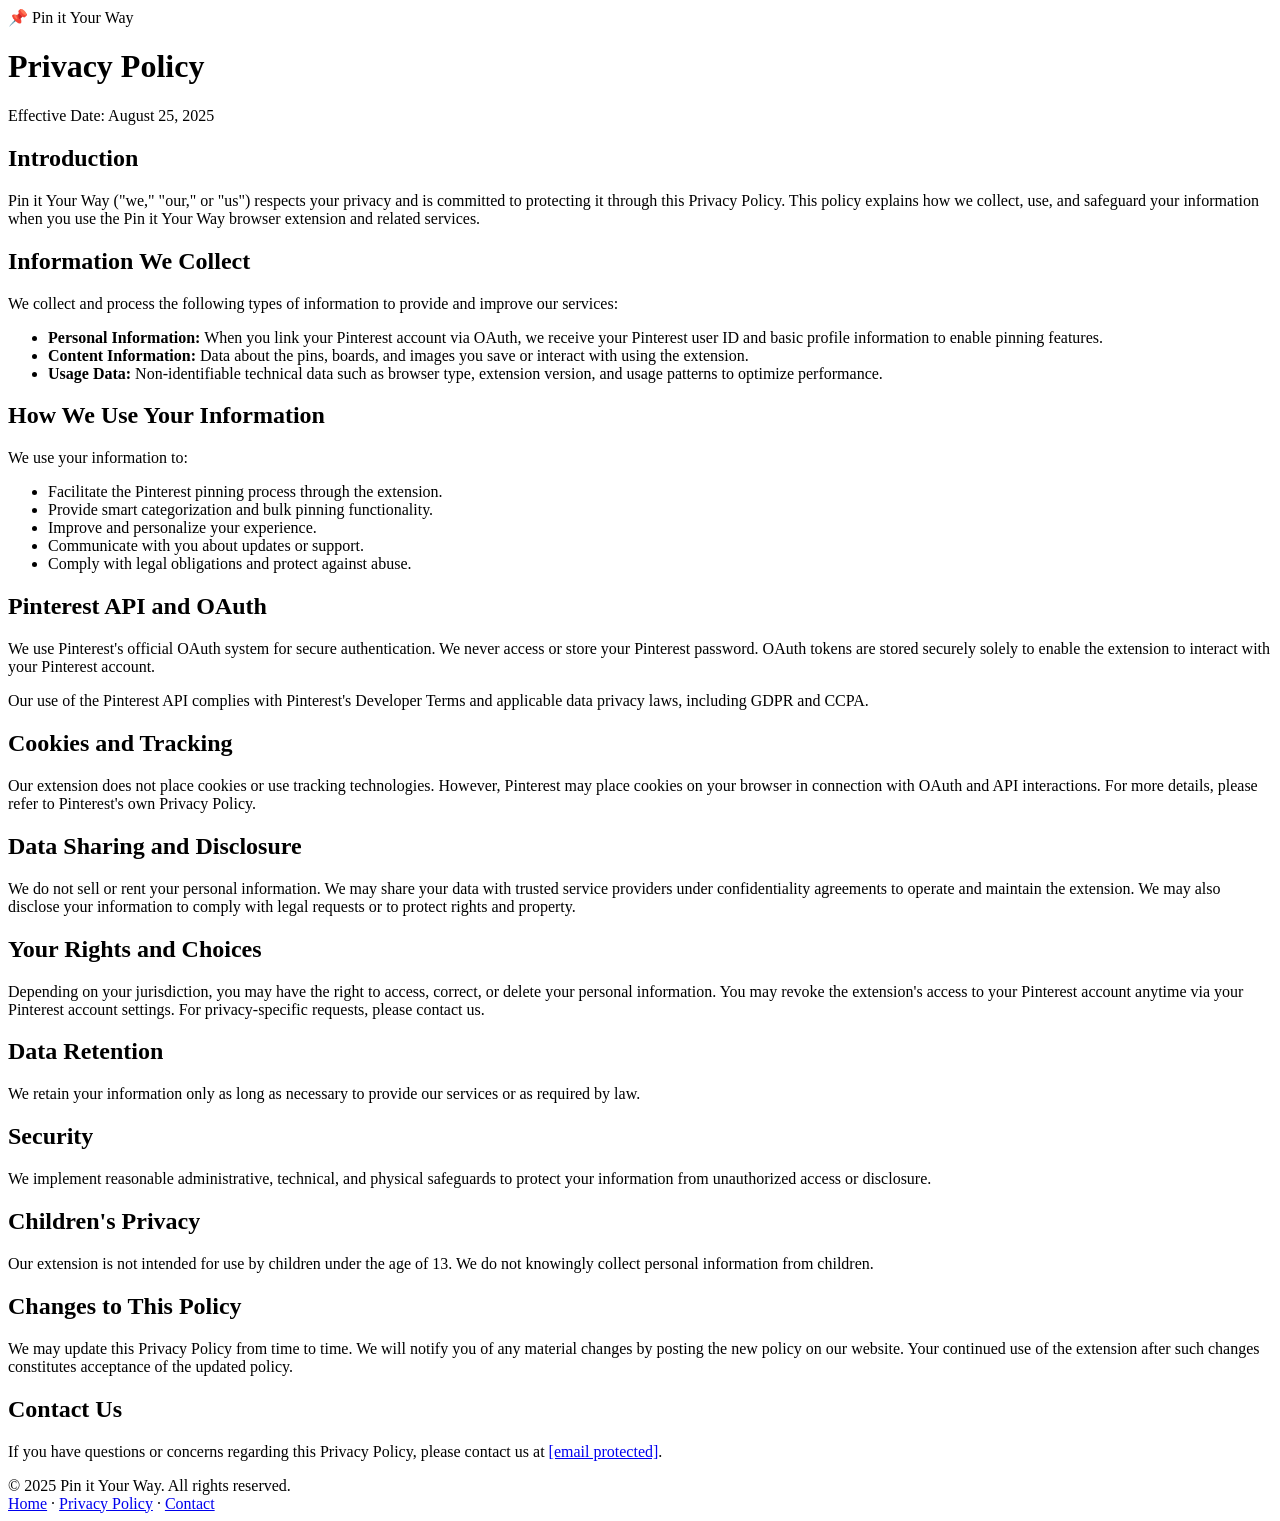
==== privacy.html @ 30ad75a4 "fix css" ====
<!DOCTYPE html>
<html lang="en">
<head>
  <meta charset="UTF-8" />
  <title>Privacy Policy – Pin it Your Way</title>
  <meta name="viewport" content="width=device-width, initial-scale=1" />
  <meta name="description" content="Privacy Policy for Pin it Your Way Pinterest browser extension." />
</head>
<body>
  <header>
    <div class="logo">📌 Pin it Your Way</div>
    <h1>Privacy Policy</h1>
  </header>
  <main>
    <section>
      <p>Effective Date: August 25, 2025</p>
    </section>

    <section>
      <h2>Introduction</h2>
      <p>
        Pin it Your Way ("we," "our," or "us") respects your privacy and is committed to protecting it through this Privacy Policy.
        This policy explains how we collect, use, and safeguard your information when you use the Pin it Your Way browser extension and related services.
      </p>
    </section>

    <section>
      <h2>Information We Collect</h2>
      <p>We collect and process the following types of information to provide and improve our services:</p>
      <ul>
        <li><strong>Personal Information:</strong> When you link your Pinterest account via OAuth, we receive your Pinterest user ID and basic profile information to enable pinning features.</li>
        <li><strong>Content Information:</strong> Data about the pins, boards, and images you save or interact with using the extension.</li>
        <li><strong>Usage Data:</strong> Non-identifiable technical data such as browser type, extension version, and usage patterns to optimize performance.</li>
      </ul>
    </section>

    <section>
      <h2>How We Use Your Information</h2>
      <p>We use your information to:</p>
      <ul>
        <li>Facilitate the Pinterest pinning process through the extension.</li>
        <li>Provide smart categorization and bulk pinning functionality.</li>
        <li>Improve and personalize your experience.</li>
        <li>Communicate with you about updates or support.</li>
        <li>Comply with legal obligations and protect against abuse.</li>
      </ul>
    </section>

    <section>
      <h2>Pinterest API and OAuth</h2>
      <p>
        We use Pinterest's official OAuth system for secure authentication. We never access or store your Pinterest password.
        OAuth tokens are stored securely solely to enable the extension to interact with your Pinterest account.
      </p>
      <p>
        Our use of the Pinterest API complies with Pinterest's Developer Terms and applicable data privacy laws, including GDPR and CCPA.
      </p>
    </section>

    <section>
      <h2>Cookies and Tracking</h2>
      <p>
        Our extension does not place cookies or use tracking technologies. However, Pinterest may place cookies on your browser in connection with OAuth and API interactions.
        For more details, please refer to Pinterest's own Privacy Policy.
      </p>
    </section>

    <section>
      <h2>Data Sharing and Disclosure</h2>
      <p>
        We do not sell or rent your personal information. We may share your data with trusted service providers under confidentiality agreements to operate and maintain the extension.
        We may also disclose your information to comply with legal requests or to protect rights and property.
      </p>
    </section>

    <section>
      <h2>Your Rights and Choices</h2>
      <p>
        Depending on your jurisdiction, you may have the right to access, correct, or delete your personal information.
        You may revoke the extension's access to your Pinterest account anytime via your Pinterest account settings.
        For privacy-specific requests, please contact us.
      </p>
    </section>

    <section>
      <h2>Data Retention</h2>
      <p>
        We retain your information only as long as necessary to provide our services or as required by law.
      </p>
    </section>

    <section>
      <h2>Security</h2>
      <p>
        We implement reasonable administrative, technical, and physical safeguards to protect your information from unauthorized access or disclosure.
      </p>
    </section>

    <section>
      <h2>Children's Privacy</h2>
      <p>
        Our extension is not intended for use by children under the age of 13. We do not knowingly collect personal information from children.
      </p>
    </section>

    <section>
      <h2>Changes to This Policy</h2>
      <p>
        We may update this Privacy Policy from time to time. We will notify you of any material changes by posting the new policy on our website.
        Your continued use of the extension after such changes constitutes acceptance of the updated policy.
      </p>
    </section>

    <section>
      <h2>Contact Us</h2>
      <p>
        If you have questions or concerns regarding this Privacy Policy, please contact us at 
        <a href="mailto:[email protected]">[email protected]</a>.
      </p>
    </section>
  </main>
  <footer>
    &copy; 2025 Pin it Your Way. All rights reserved.
    <div class="links">
      <a href="index.html">Home</a> &middot; 
      <a href="/privacy-policy">Privacy Policy</a> &middot; 
      <a href="mailto:[email protected]">Contact</a>
    </div>
  </footer>
</body>
</html>
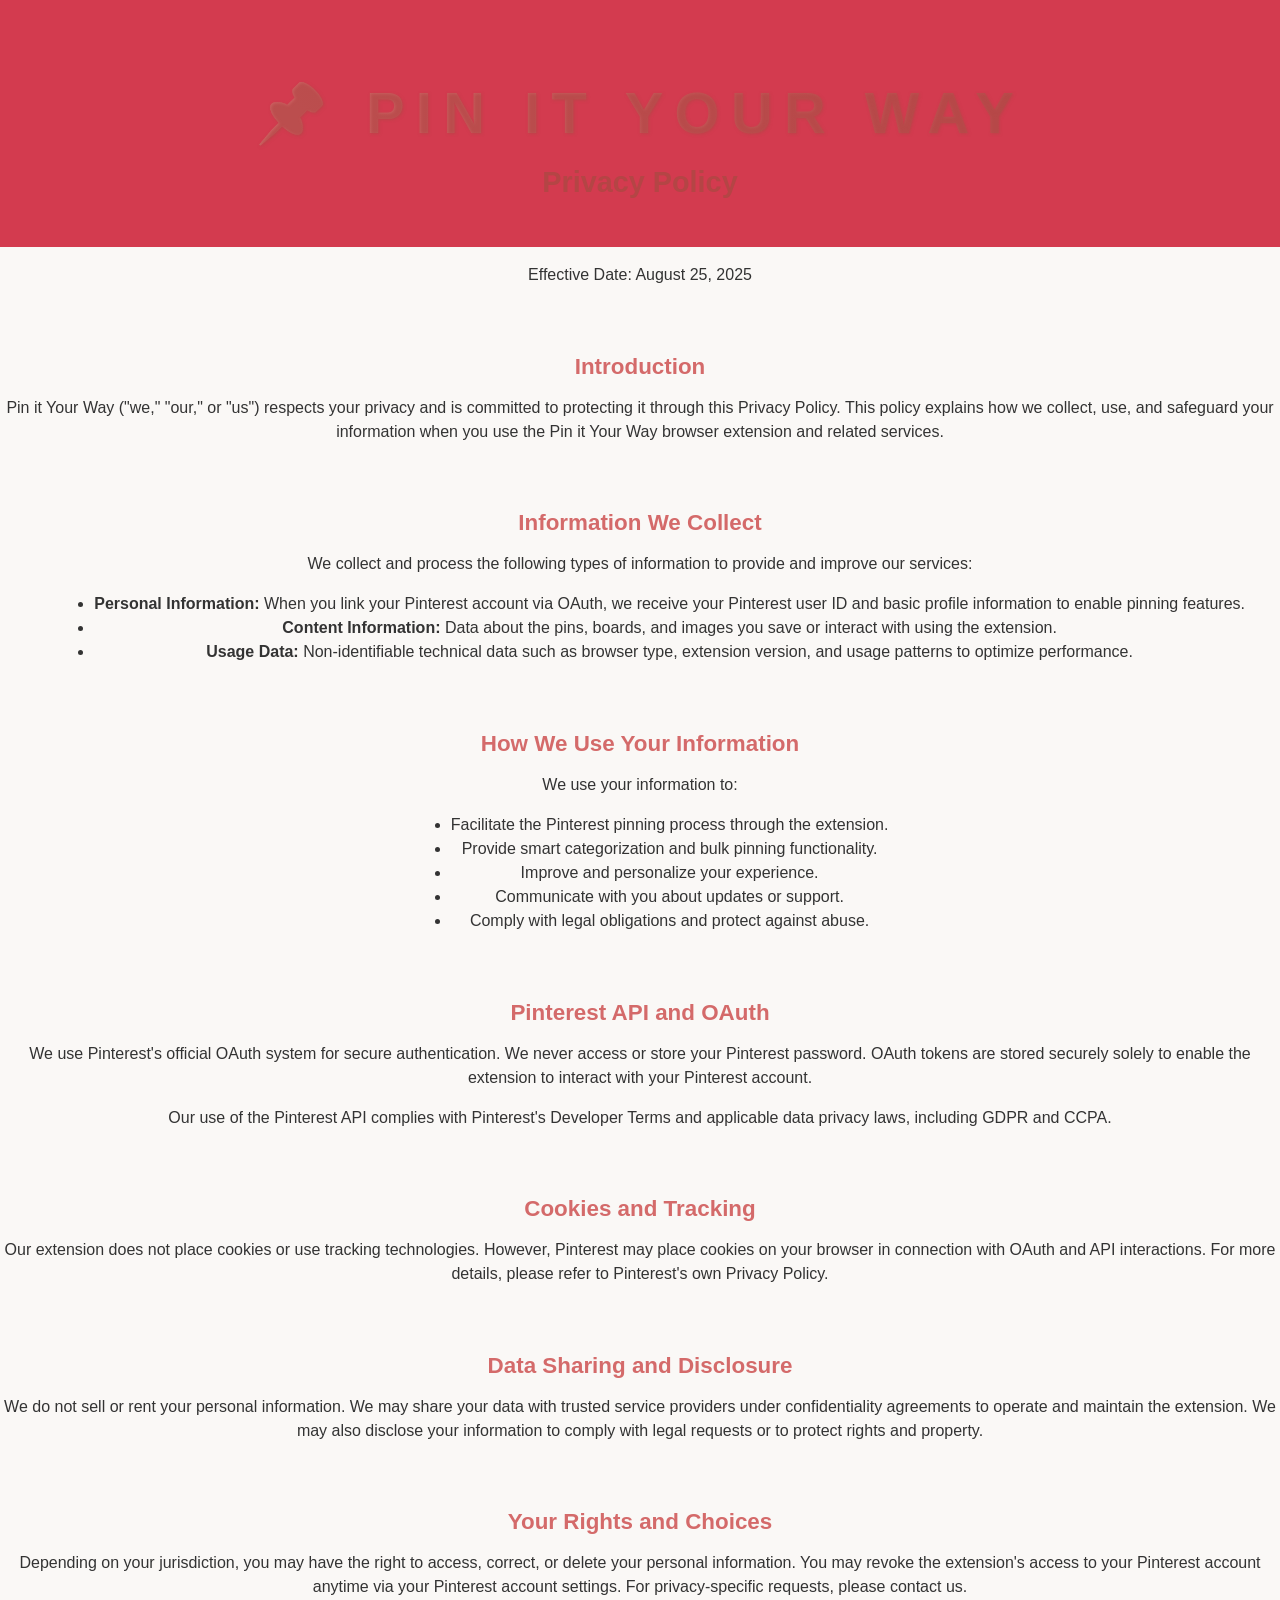
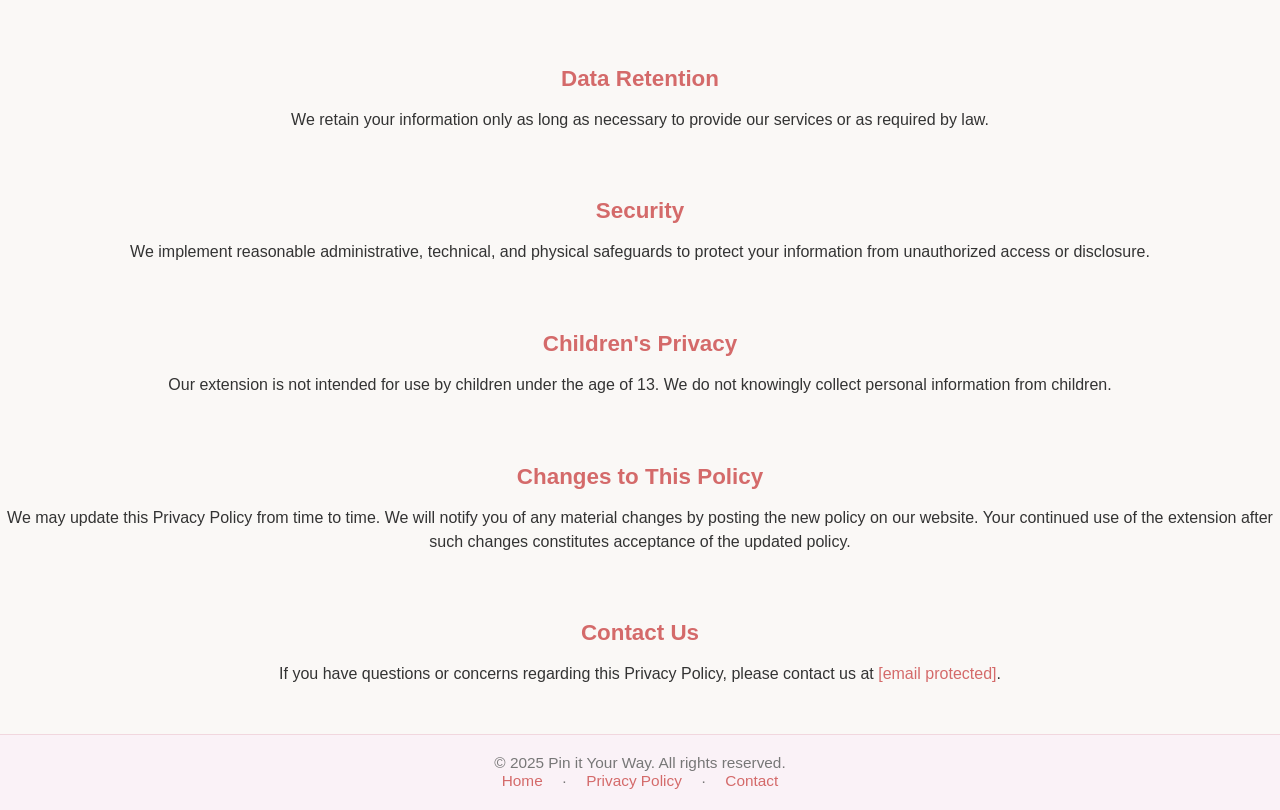
==== commit 897e8211: "add css file to privacy page" ====
--- a/privacy.html
+++ b/privacy.html
@@ -5,6 +5,7 @@
   <title>Privacy Policy – Pin it Your Way</title>
   <meta name="viewport" content="width=device-width, initial-scale=1" />
   <meta name="description" content="Privacy Policy for Pin it Your Way Pinterest browser extension." />
+  <link rel="stylesheet" href="/assets/css/style.css">
 </head>
 <body>
   <header>
--- a/assets/css/style.css
+++ b/assets/css/style.css
@@ -0,0 +1,209 @@
+body {
+  margin: 0;
+  padding: 0;
+  background: #faf8f6;
+  font-family: 'Segoe UI', Arial, sans-serif;
+  color: #202020;
+  display: flex;
+  flex-direction: column;
+  min-height: 100vh;
+}
+main {
+  flex: 1;
+  display: flex;
+  flex-direction: column;
+  align-items: center;
+  justify-content: center;
+  text-align: center;
+}
+
+header {
+  text-align: center;
+  background: #c7001bc2; /* Pinterest red */
+  color: #fff;
+  padding: 2rem 1rem;
+}
+footer {
+  padding: 1.2rem 0;
+  font-size: 0.96rem;
+  color: #777;
+  text-align: center;
+  border-top: 1px solid #f1d7de;
+  background: #faf2f7;
+}
+.logo {
+  font-family: 'Segoe UI', Tahoma, Geneva, Verdana, sans-serif;
+  font-weight: 900;
+  font-size: 3.6rem;
+  letter-spacing: 0.2em;
+  color: #D46A6A; /* Muted red */
+  background: linear-gradient(45deg, #D46A6A, #b44545);
+  -webkit-background-clip: text;
+  background-clip: text;
+  -webkit-text-fill-color: transparent;
+  text-transform: uppercase;
+  text-shadow: 1px 1px 3px rgba(180, 70, 70, 0.7);
+  transition: color 0.3s ease;
+  user-select: none;
+  cursor: default;
+  margin-bottom: 0.5rem;
+  letter-spacing: 0.2em;
+  margin-top: 3rem;
+}
+.logo:hover {
+  color: #b44545;
+  text-shadow: 2px 2px 6px rgba(180, 70, 70, 0.9);
+}
+.subtitle {
+  color: #666;
+  font-size: 1.25rem;
+  margin-bottom: 2rem;
+}
+.status {
+  background: #ffe6ea;
+  color: #b44545;
+  display: inline-block;
+  padding: 0.6em 1.4em;
+  border-radius: 2em;
+  font-size: 1.1em;
+  margin-bottom: 1rem;
+  font-weight: 500;
+}
+a.button {
+  display: inline-block;
+  background: #D46A6A; /* Muted red */
+  color: white;
+  text-decoration: none;
+  border-radius: 2em;
+  padding: 0.9em 2em;
+  font-weight: 600;
+  margin-top: 1.5rem;
+  margin-bottom: 0.5rem;
+  transition: background 0.2s;
+}
+a.button:hover {
+  background: #b44545;
+}
+
+.links a {
+  color: #D46A6A;
+  text-decoration: none;
+  margin: 0 1em;
+}
+.links a:hover {
+  text-decoration: underline;
+}
+section {
+  margin-bottom: 2rem;
+}
+h2 {
+  font-weight: 700;
+  color: #D46A6A;
+  margin-bottom: 0.8rem;
+  font-size: 1.4rem;
+}
+p, li {
+  line-height: 1.5;
+  color: #333;
+  font-size: 1rem;
+}
+ul {
+  margin-left: 1.2rem;
+  margin-bottom: 1rem;
+}
+a {
+  color: #D46A6A;
+  text-decoration: none;
+}
+a:hover {
+  text-decoration: underline;
+}
+.links a {
+  margin: 0 1em;
+  color: #D46A6A;
+}
+
+h1 {
+  font-weight: 700;
+  color: #b44545;
+  margin-bottom: 1rem;
+  font-size: 1.8rem;
+}
+
+
+/* --- Features section --- */
+.features-wrap {
+  max-width: 980px;
+  margin: 16px auto 0;
+  padding: 0 20px;
+}
+
+.features-wrap h2 {
+  margin: 0 0 14px;
+  font-size: 1.6rem;
+  color: #e60023;
+}
+
+.features-sub {
+  margin: 0 0 18px;
+  color: #555;
+}
+
+.feature-list {
+  display: grid;
+  grid-template-columns: repeat(auto-fit, minmax(260px, 1fr));
+  gap: 16px;
+  list-style: none;
+  padding: 0;
+  margin: 0;
+}
+
+.feature-card {
+  background: #fff;
+  border: 1px solid #eee;
+  border-radius: 10px;
+  padding: 14px 14px 14px 44px;
+  position: relative;
+  box-shadow: 0 2px 8px rgba(0,0,0,0.04);
+}
+
+.feature-card::before {
+  content: "✓";
+  position: absolute;
+  left: 14px;
+  top: 14px;
+  width: 22px;
+  height: 22px;
+  border-radius: 50%;
+  display: grid;
+  place-items: center;
+  font-weight: 700;
+  color: #fff;
+  background: #e60023;
+  line-height: 1;
+}
+
+.feature-title {
+  margin: 0 0 6px;
+  font-weight: 700;
+}
+
+.feature-desc {
+  margin: 0;
+  color: #555;
+  font-size: 0.97rem;
+}
+
+.badge {
+  display: inline-block;
+  font-size: 0.72rem;
+  line-height: 1;
+  padding: 6px 8px;
+  border-radius: 999px;
+  background: #f4f4f4;
+  color: #444;
+  margin-left: 8px;
+}
+
+.badge.soon { background: #ffe9ee; color: #b3001e; }
+.badge.alpha { background: #eef5ff; color: #1243a3; }
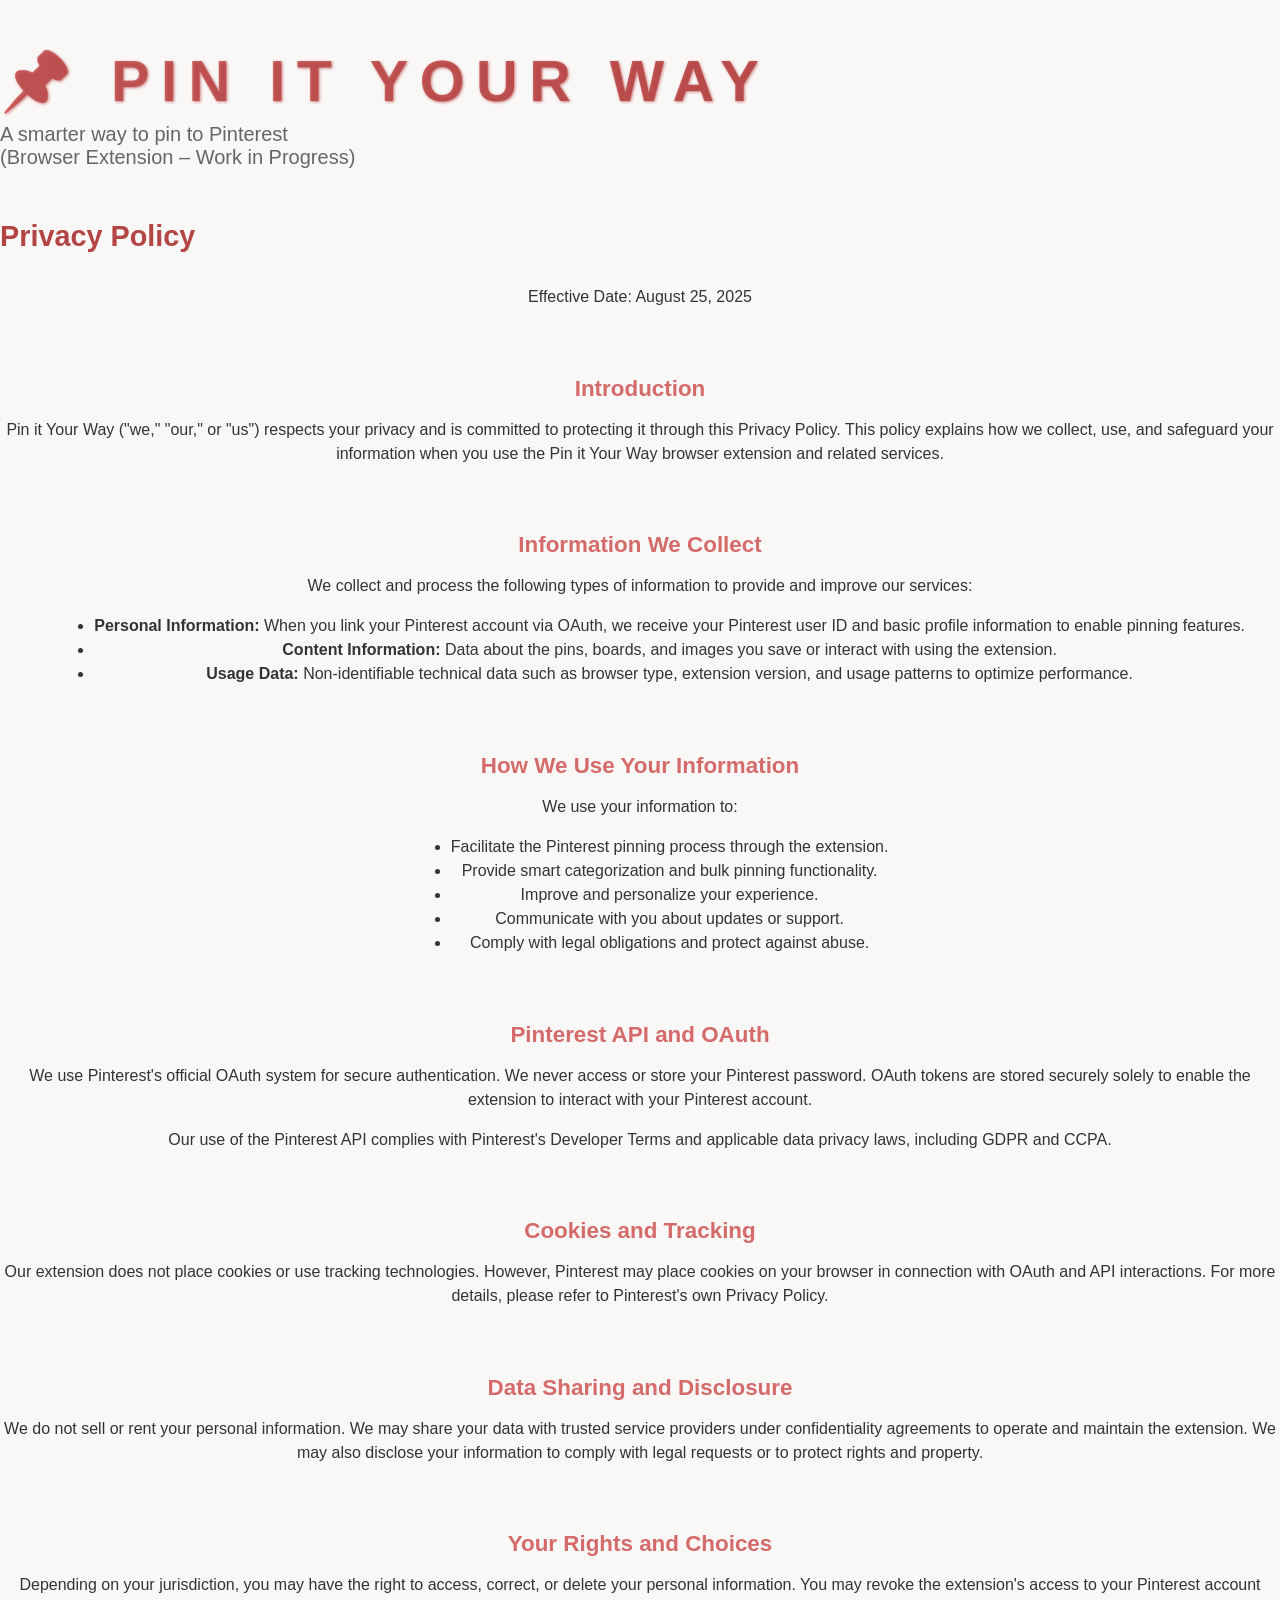
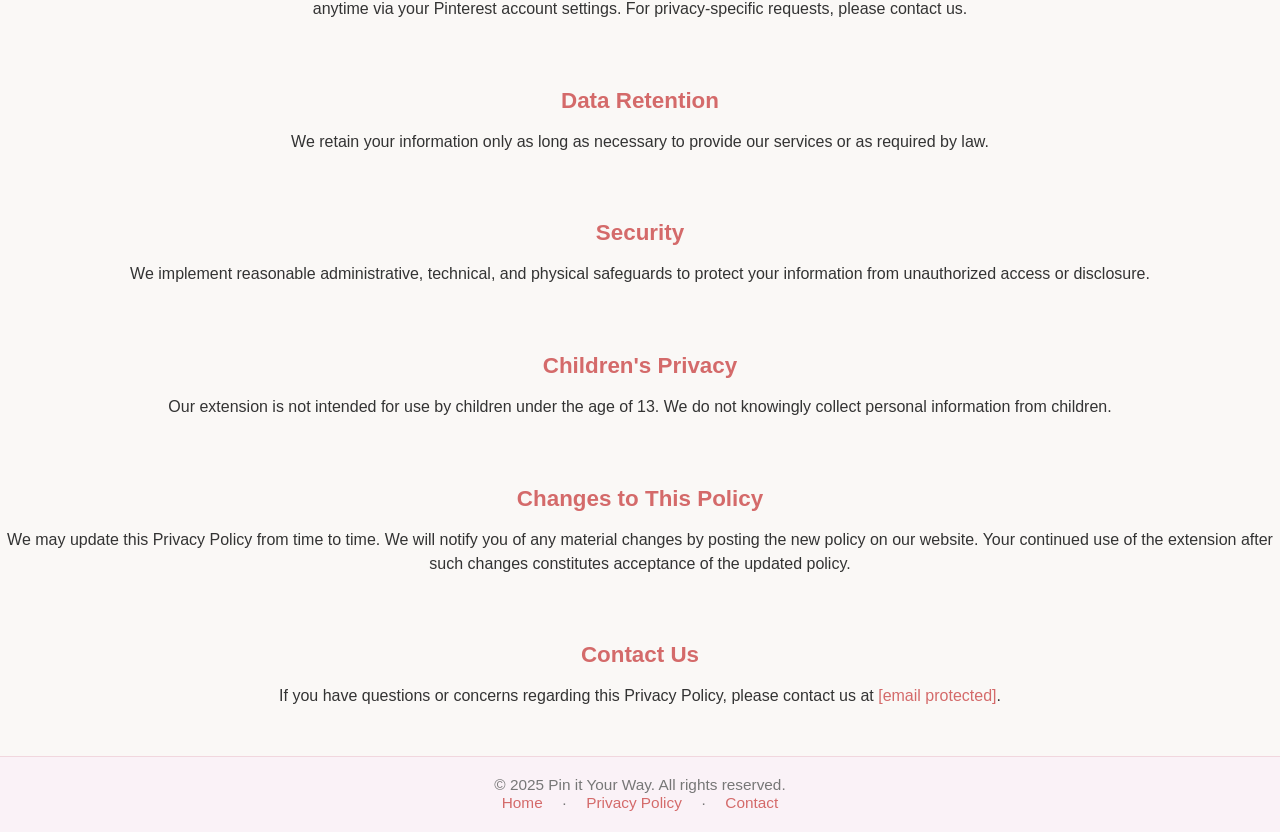
==== commit 23692ebe: "fix styling on privacy page" ====
--- a/privacy.html
+++ b/privacy.html
@@ -8,11 +8,10 @@
   <link rel="stylesheet" href="/assets/css/style.css">
 </head>
 <body>
-  <header>
-    <div class="logo">📌 Pin it Your Way</div>
-    <h1>Privacy Policy</h1>
-  </header>
-  <main>
+  <div class="logo">📌 Pin it Your Way</div>
+  <div class="subtitle">A smarter way to pin to Pinterest<br>(Browser Extension – Work in Progress)</div>
+  <h1>Privacy Policy</h1>
+  <main style="justify-content: left;">
     <section>
       <p>Effective Date: August 25, 2025</p>
     </section>
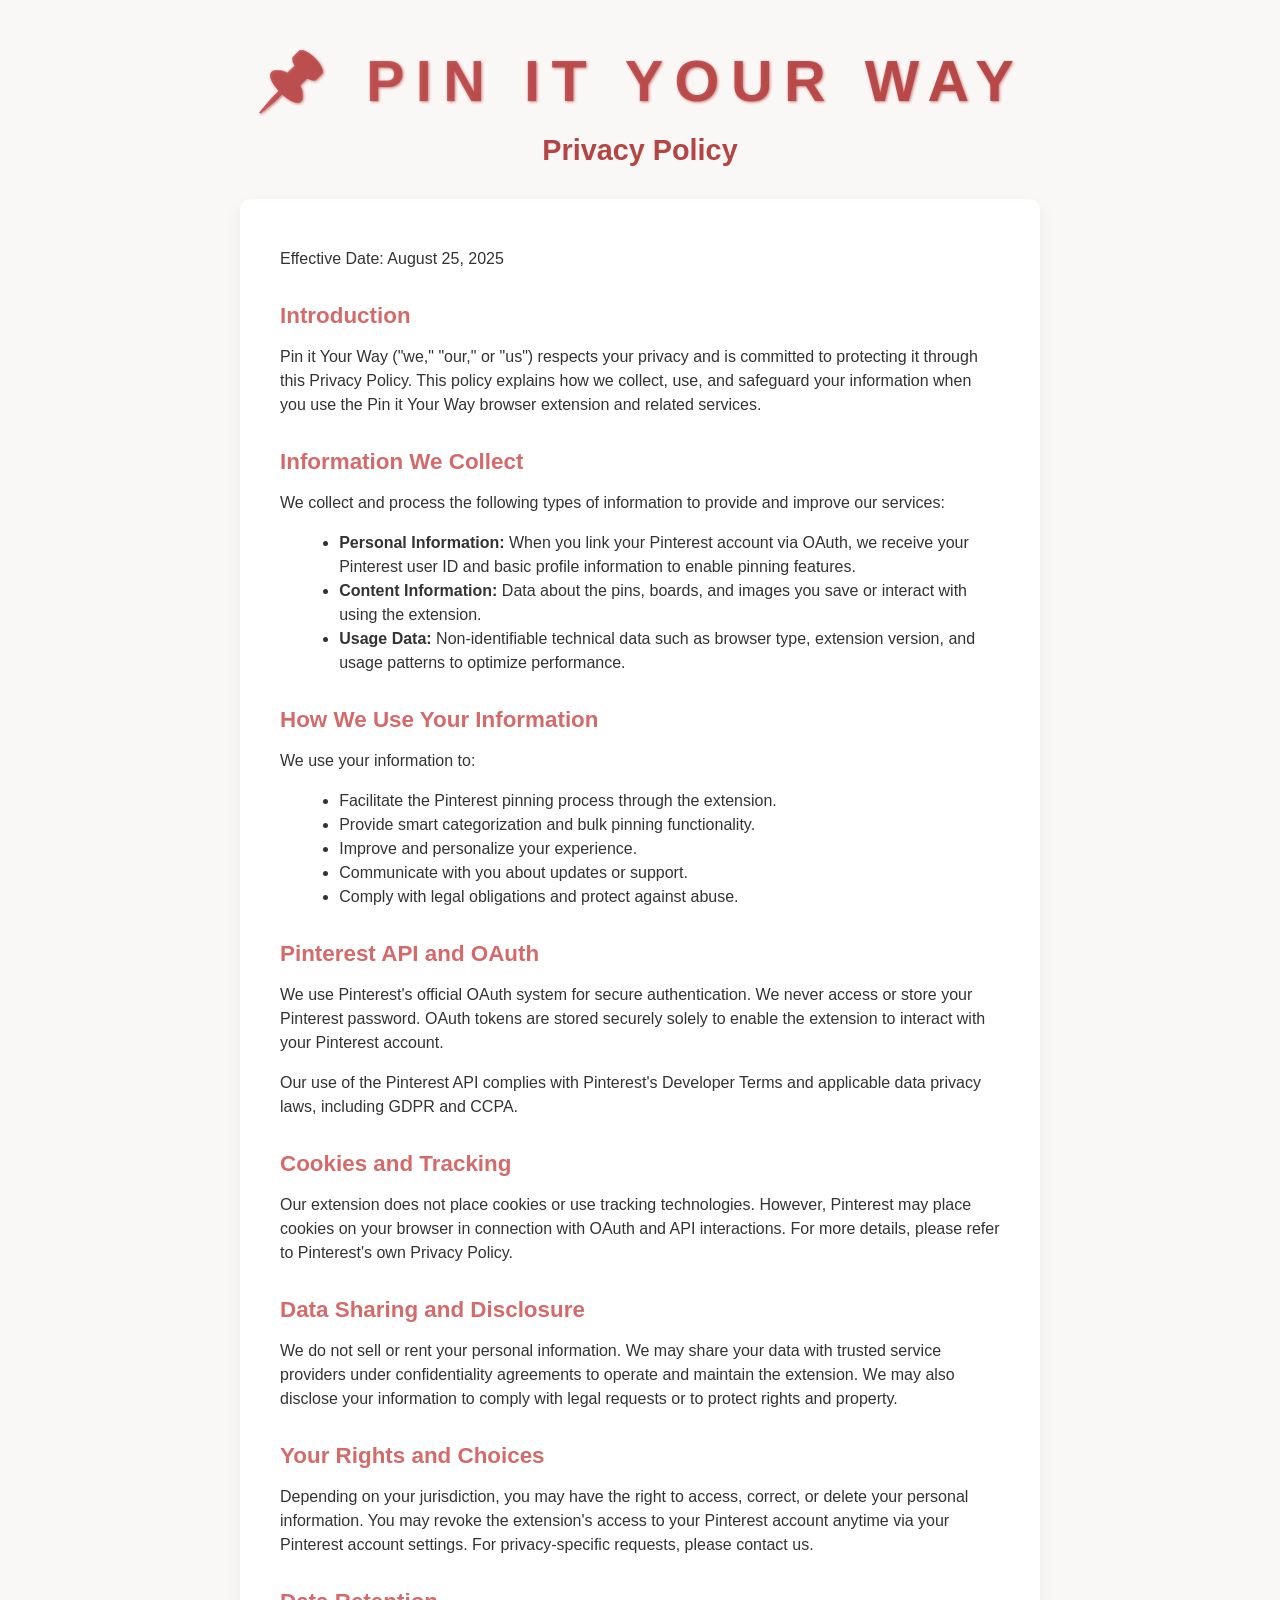
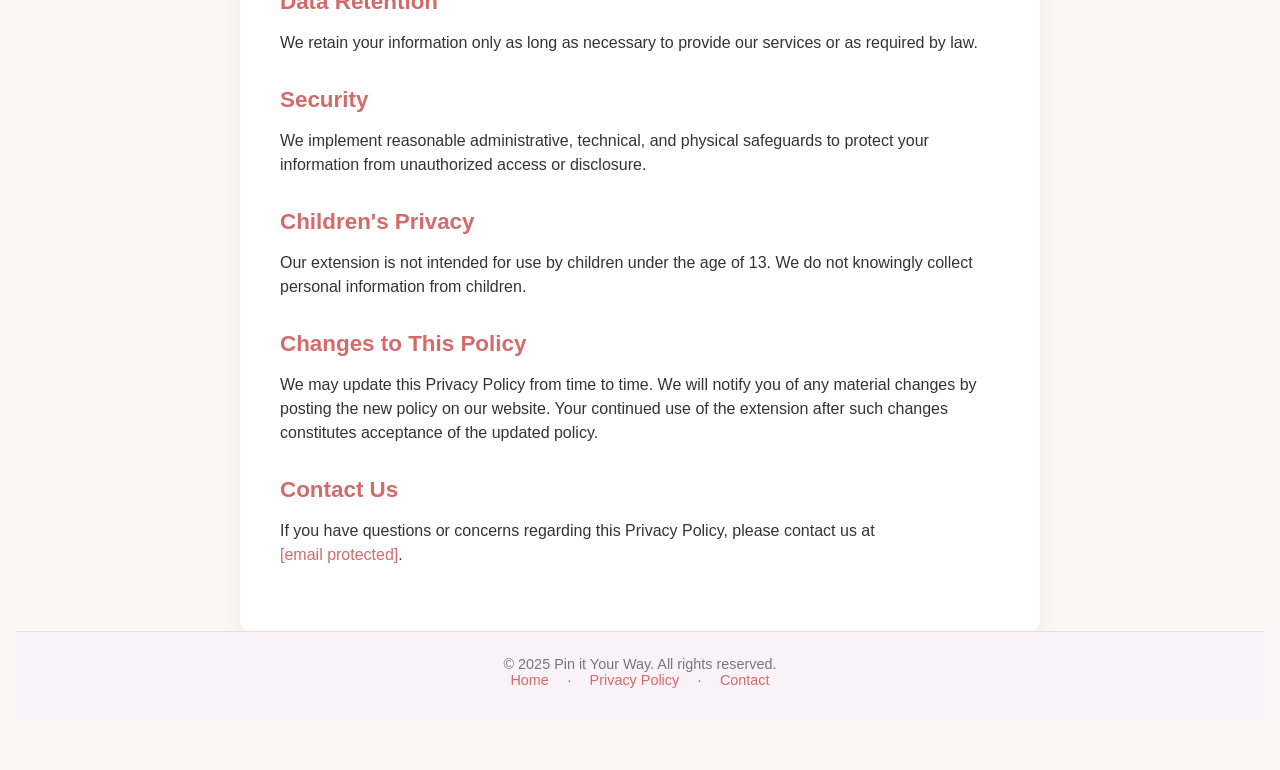
==== commit da67de8a: "rollback privacy styling" ====
--- a/privacy.html
+++ b/privacy.html
@@ -5,13 +5,96 @@
   <title>Privacy Policy – Pin it Your Way</title>
   <meta name="viewport" content="width=device-width, initial-scale=1" />
   <meta name="description" content="Privacy Policy for Pin it Your Way Pinterest browser extension." />
-  <link rel="stylesheet" href="/assets/css/style.css">
+  <style>
+    body {
+      margin: 0;
+      padding: 0 15px 50px;
+      background: #faf8f6;
+      font-family: 'Segoe UI', Arial, sans-serif;
+      color: #202020;
+      min-height: 100vh;
+      display: flex;
+      flex-direction: column;
+    }
+    header {
+      text-align: center;
+      padding: 3rem 1rem 1rem;
+    }
+    .logo {
+      font-family: 'Segoe UI', Tahoma, Geneva, Verdana, sans-serif;
+      font-weight: 900;
+      font-size: 3.6rem;
+      letter-spacing: 0.2em;
+      color: #D46A6A;
+      background: linear-gradient(45deg, #D46A6A, #b44545);
+      -webkit-background-clip: text;
+      -webkit-text-fill-color: transparent;
+      text-transform: uppercase;
+      text-shadow: 1px 1px 3px rgba(180, 70, 70, 0.7);
+      user-select: none;
+      cursor: default;
+      margin-bottom: 0.25rem;
+    }
+    h1 {
+      font-weight: 700;
+      color: #b44545;
+      margin-bottom: 1rem;
+      font-size: 1.8rem;
+    }
+    main {
+      max-width: 720px;
+      margin: 0 auto;
+      background: white;
+      padding: 2rem 2.5rem;
+      border-radius: 10px;
+      box-shadow: 0 6px 18px rgba(0,0,0,0.06);
+    }
+    section {
+      margin-bottom: 2rem;
+    }
+    h2 {
+      font-weight: 700;
+      color: #D46A6A;
+      margin-bottom: 0.8rem;
+      font-size: 1.4rem;
+    }
+    p, li {
+      line-height: 1.5;
+      color: #333;
+      font-size: 1rem;
+    }
+    ul {
+      margin-left: 1.2rem;
+      margin-bottom: 1rem;
+    }
+    a {
+      color: #D46A6A;
+      text-decoration: none;
+    }
+    a:hover {
+      text-decoration: underline;
+    }
+    footer {
+      text-align: center;
+      font-size: 0.9rem;
+      color: #777;
+      margin-top: auto;
+      padding: 1.5rem 1rem 2rem;
+      border-top: 1px solid #f1d7de;
+      background: #faf2f7;
+    }
+    .links a {
+      margin: 0 1em;
+      color: #D46A6A;
+    }
+  </style>
 </head>
 <body>
-  <div class="logo">📌 Pin it Your Way</div>
-  <div class="subtitle">A smarter way to pin to Pinterest<br>(Browser Extension – Work in Progress)</div>
-  <h1>Privacy Policy</h1>
-  <main style="justify-content: left;">
+  <header>
+    <div class="logo">📌 Pin it Your Way</div>
+    <h1>Privacy Policy</h1>
+  </header>
+  <main>
     <section>
       <p>Effective Date: August 25, 2025</p>
     </section>
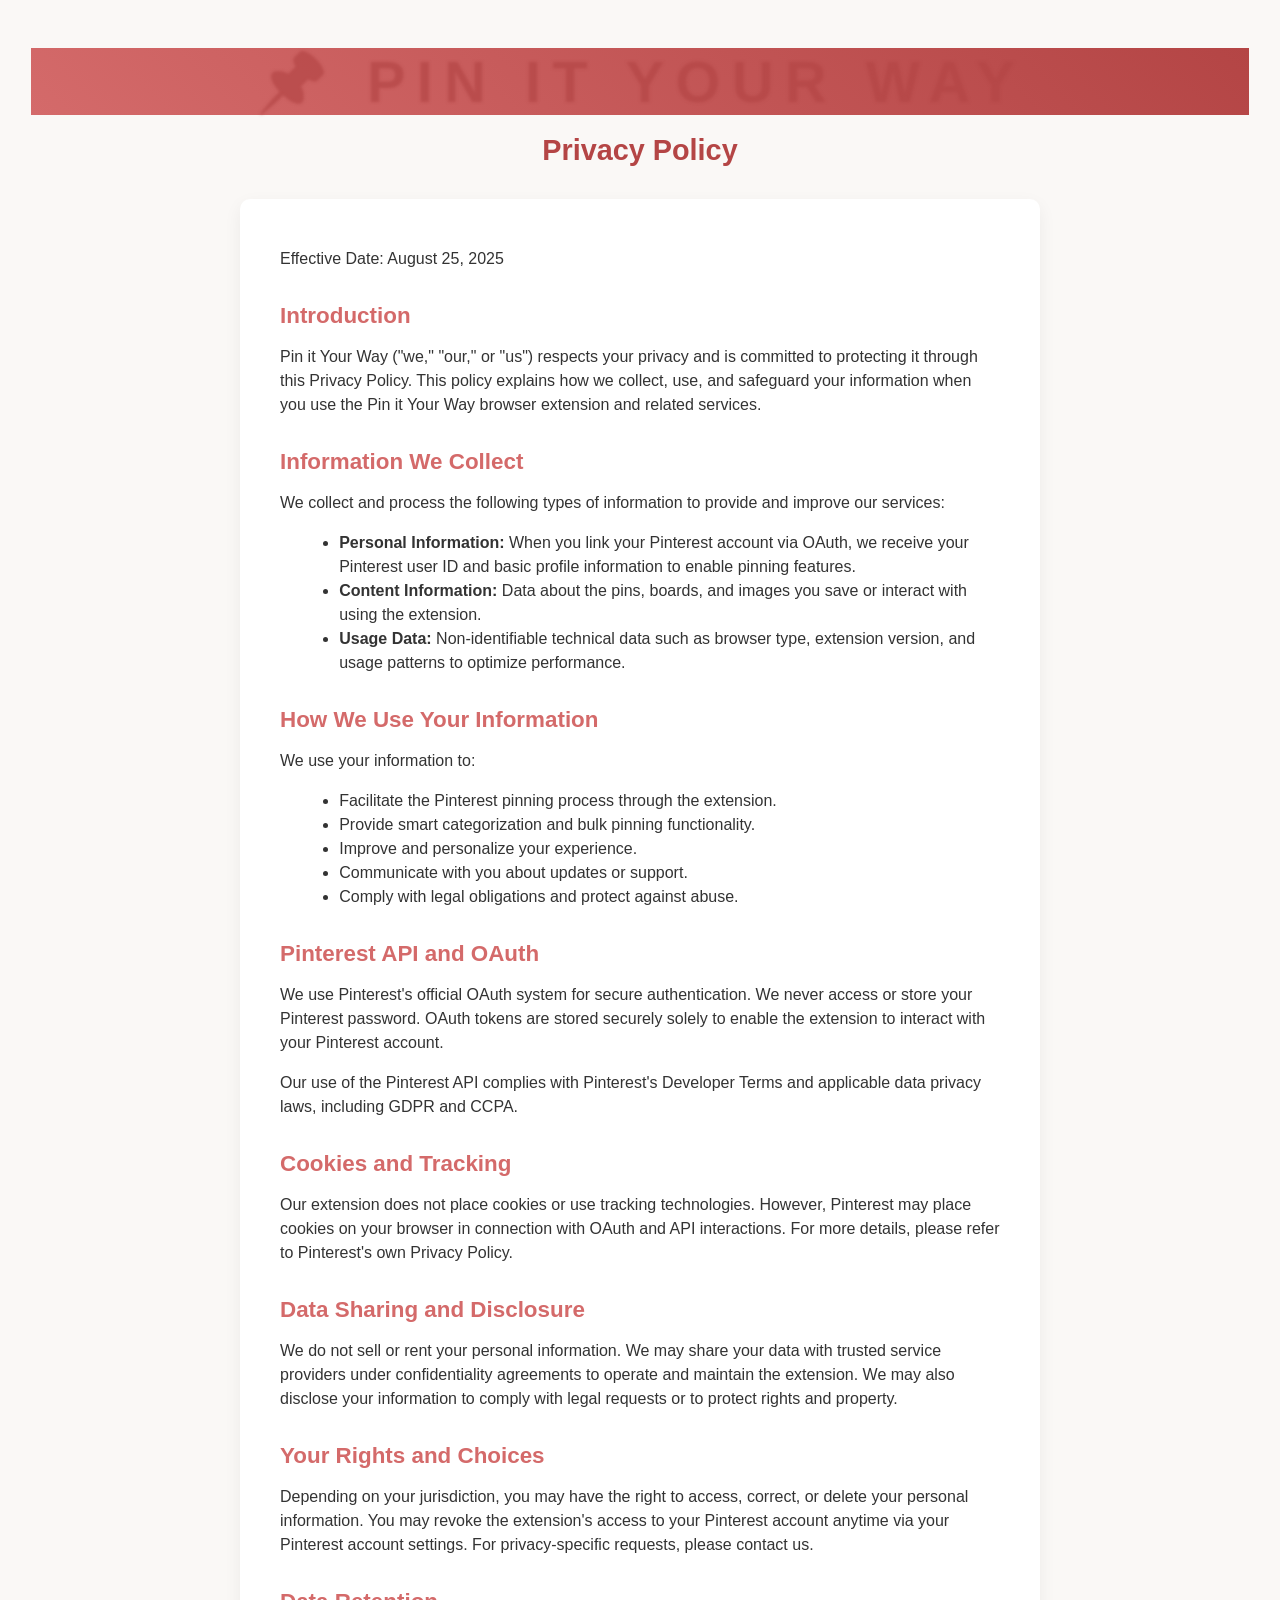
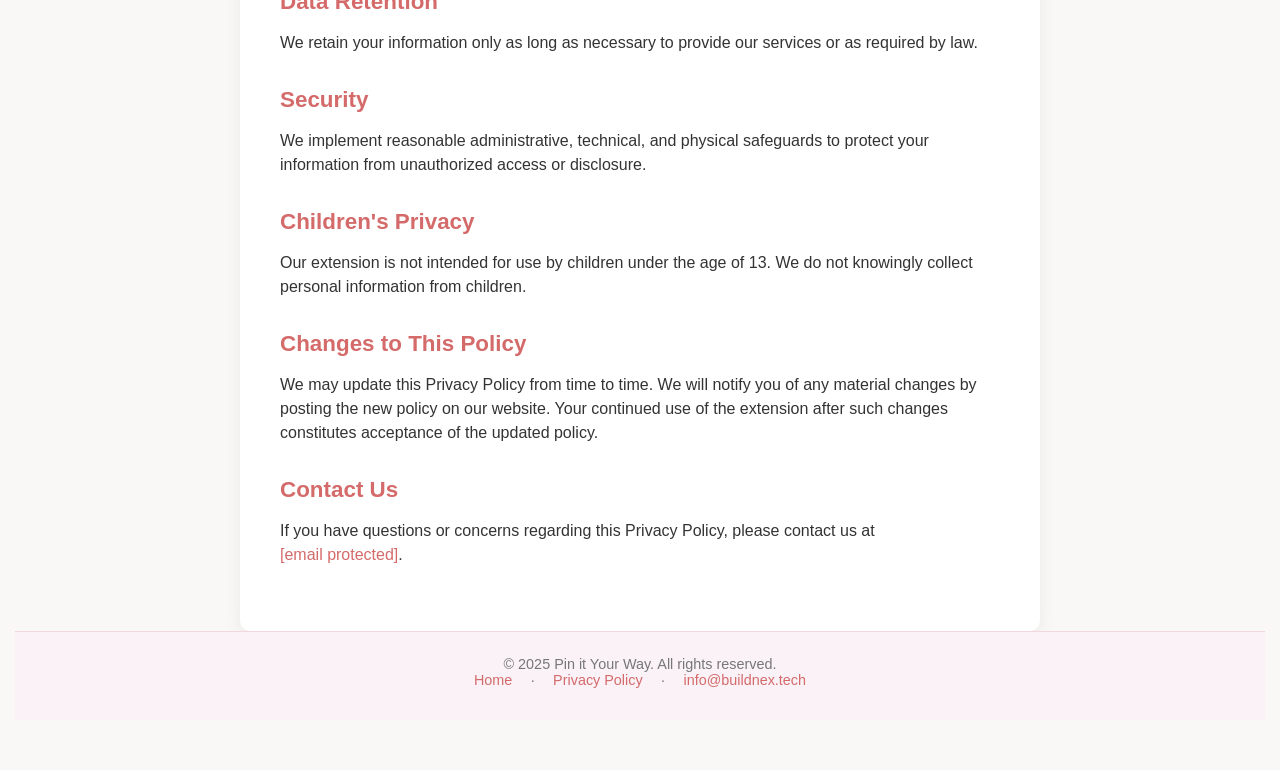
==== commit 52ffa4f6: "update landing page" ====
--- a/privacy.html
+++ b/privacy.html
@@ -28,6 +28,7 @@
       color: #D46A6A;
       background: linear-gradient(45deg, #D46A6A, #b44545);
       -webkit-background-clip: text;
+      background-clip: inherit;
       -webkit-text-fill-color: transparent;
       text-transform: uppercase;
       text-shadow: 1px 1px 3px rgba(180, 70, 70, 0.7);
@@ -207,7 +208,7 @@
     <div class="links">
       <a href="index.html">Home</a> &middot; 
       <a href="/privacy-policy">Privacy Policy</a> &middot; 
-      <a href="mailto:[email protected]">Contact</a>
+      <a href="mailto:info@buildnex.tech">info@buildnex.tech</a>
     </div>
   </footer>
 </body>
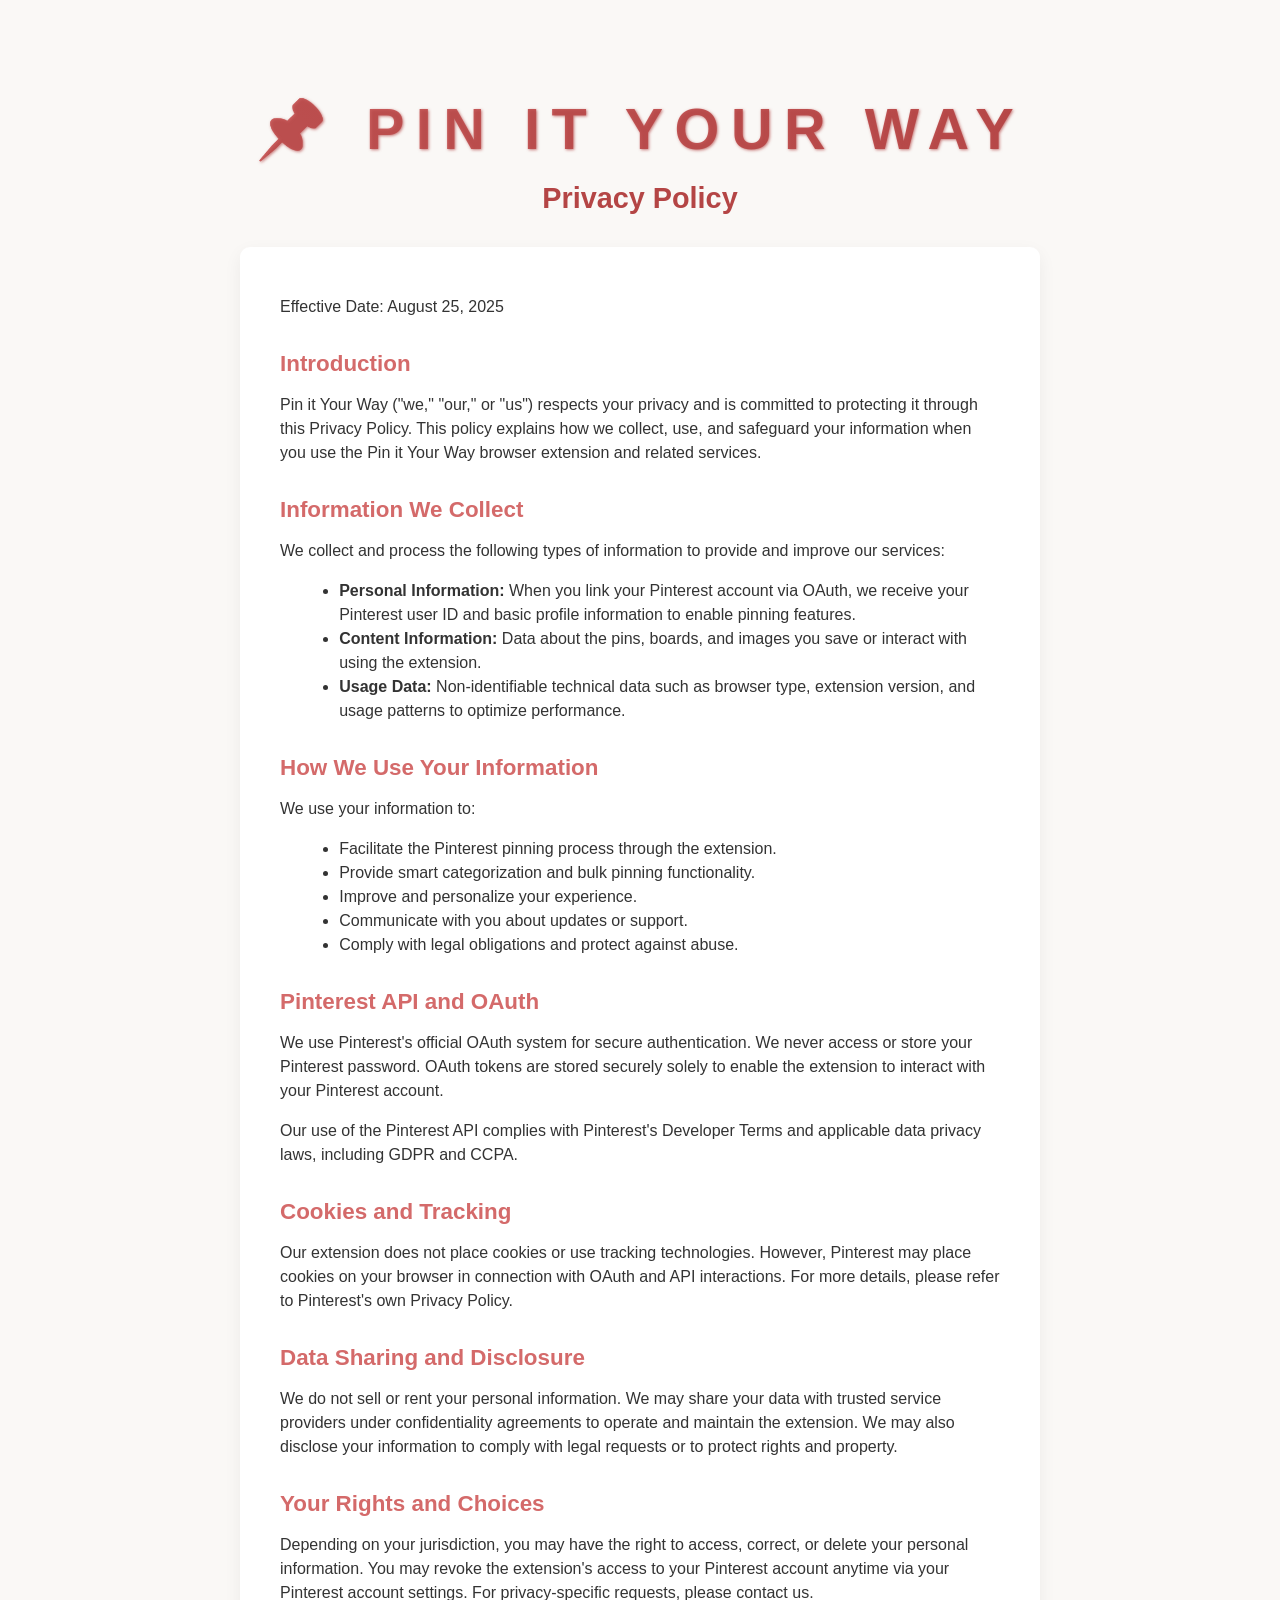
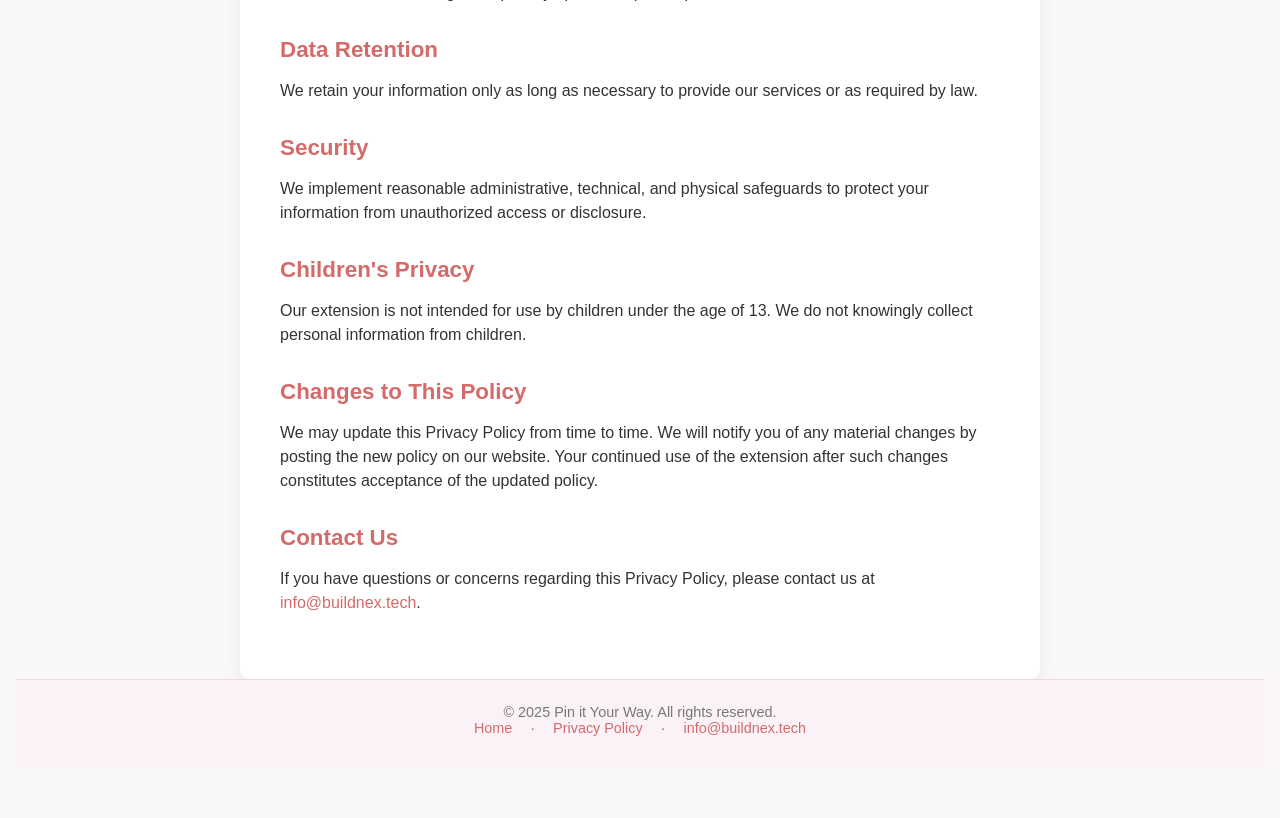
==== commit 719352d4: "fix css" ====
--- a/privacy.html
+++ b/privacy.html
@@ -25,16 +25,19 @@
       font-weight: 900;
       font-size: 3.6rem;
       letter-spacing: 0.2em;
-      color: #D46A6A;
+      color: #D46A6A; /* Muted red */
       background: linear-gradient(45deg, #D46A6A, #b44545);
       -webkit-background-clip: text;
-      background-clip: inherit;
+      background-clip: text;
       -webkit-text-fill-color: transparent;
       text-transform: uppercase;
       text-shadow: 1px 1px 3px rgba(180, 70, 70, 0.7);
+      transition: color 0.3s ease;
       user-select: none;
       cursor: default;
-      margin-bottom: 0.25rem;
+      margin-bottom: 0.5rem;
+      letter-spacing: 0.2em;
+      margin-top: 3rem;
     }
     h1 {
       font-weight: 700;
@@ -199,7 +202,7 @@
       <h2>Contact Us</h2>
       <p>
         If you have questions or concerns regarding this Privacy Policy, please contact us at 
-        <a href="mailto:[email protected]">[email protected]</a>.
+        <a href="mailto:info@buildnex.tech">info@buildnex.tech</a>.
       </p>
     </section>
   </main>
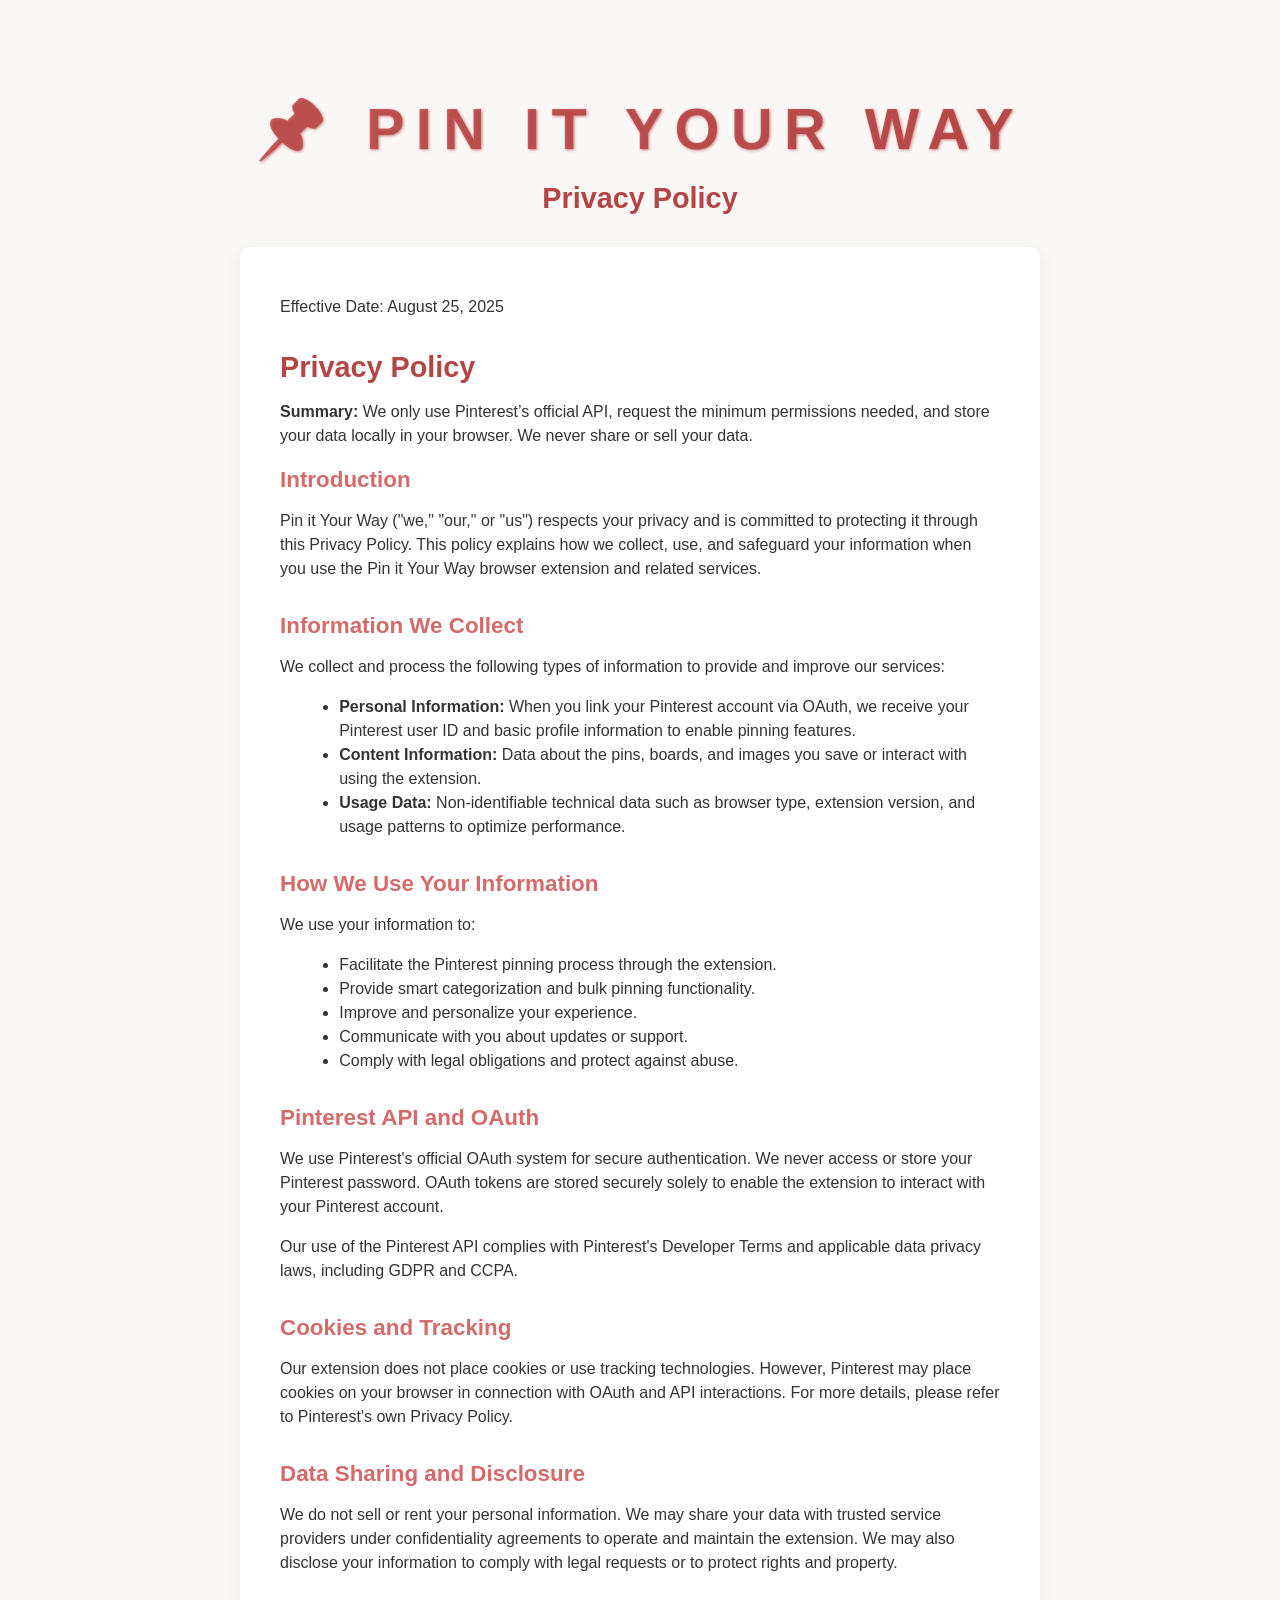
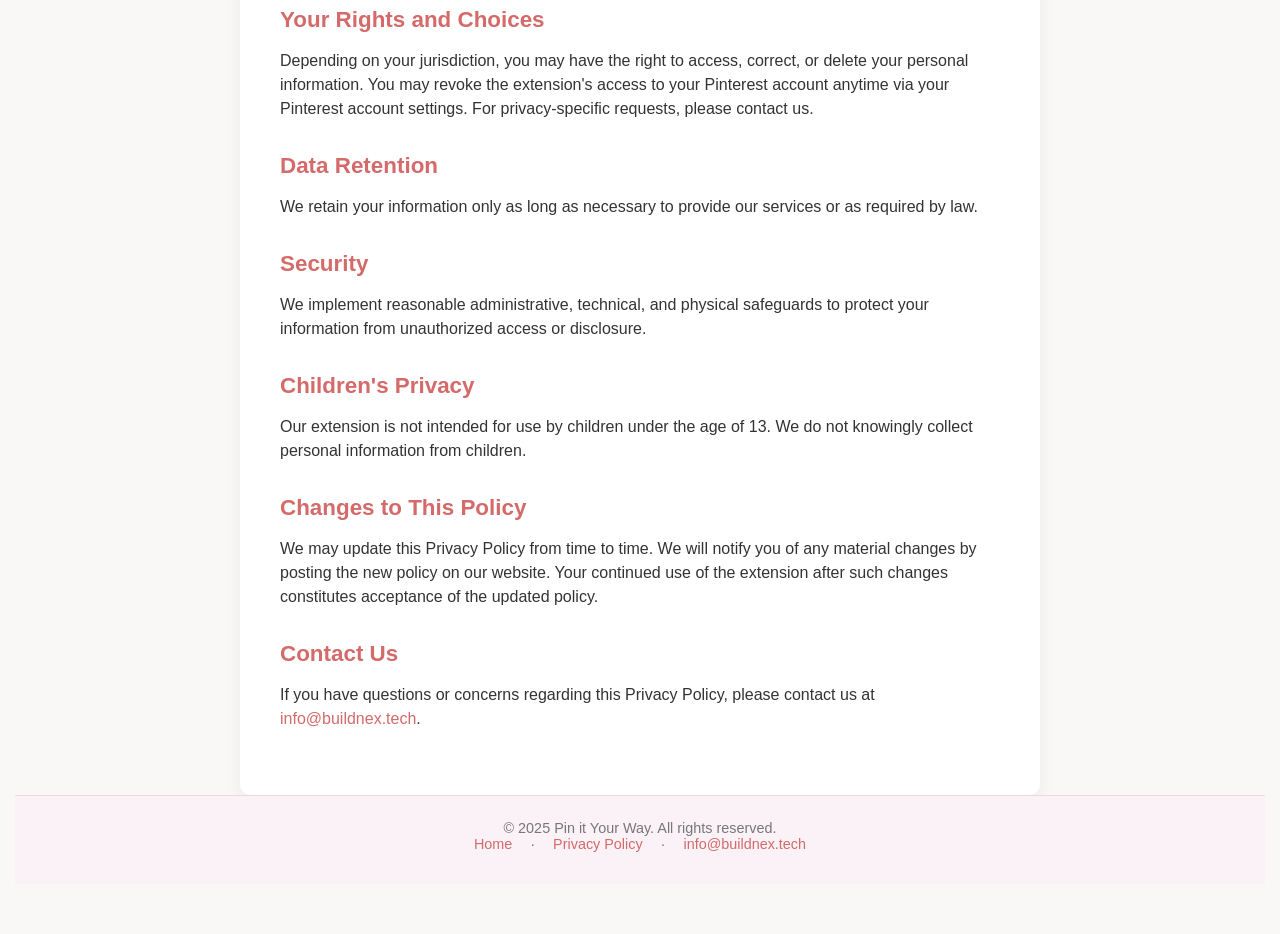
==== commit 1137dbaa: "minor changes" ====
--- a/privacy.html
+++ b/privacy.html
@@ -104,6 +104,10 @@
     </section>
 
     <section>
+      <h1>Privacy Policy</h1>
+
+      <p><strong>Summary:</strong> We only use Pinterest’s official API, request the minimum permissions needed, and store your data locally in your browser. We never share or sell your data.</p>
+
       <h2>Introduction</h2>
       <p>
         Pin it Your Way ("we," "our," or "us") respects your privacy and is committed to protecting it through this Privacy Policy.
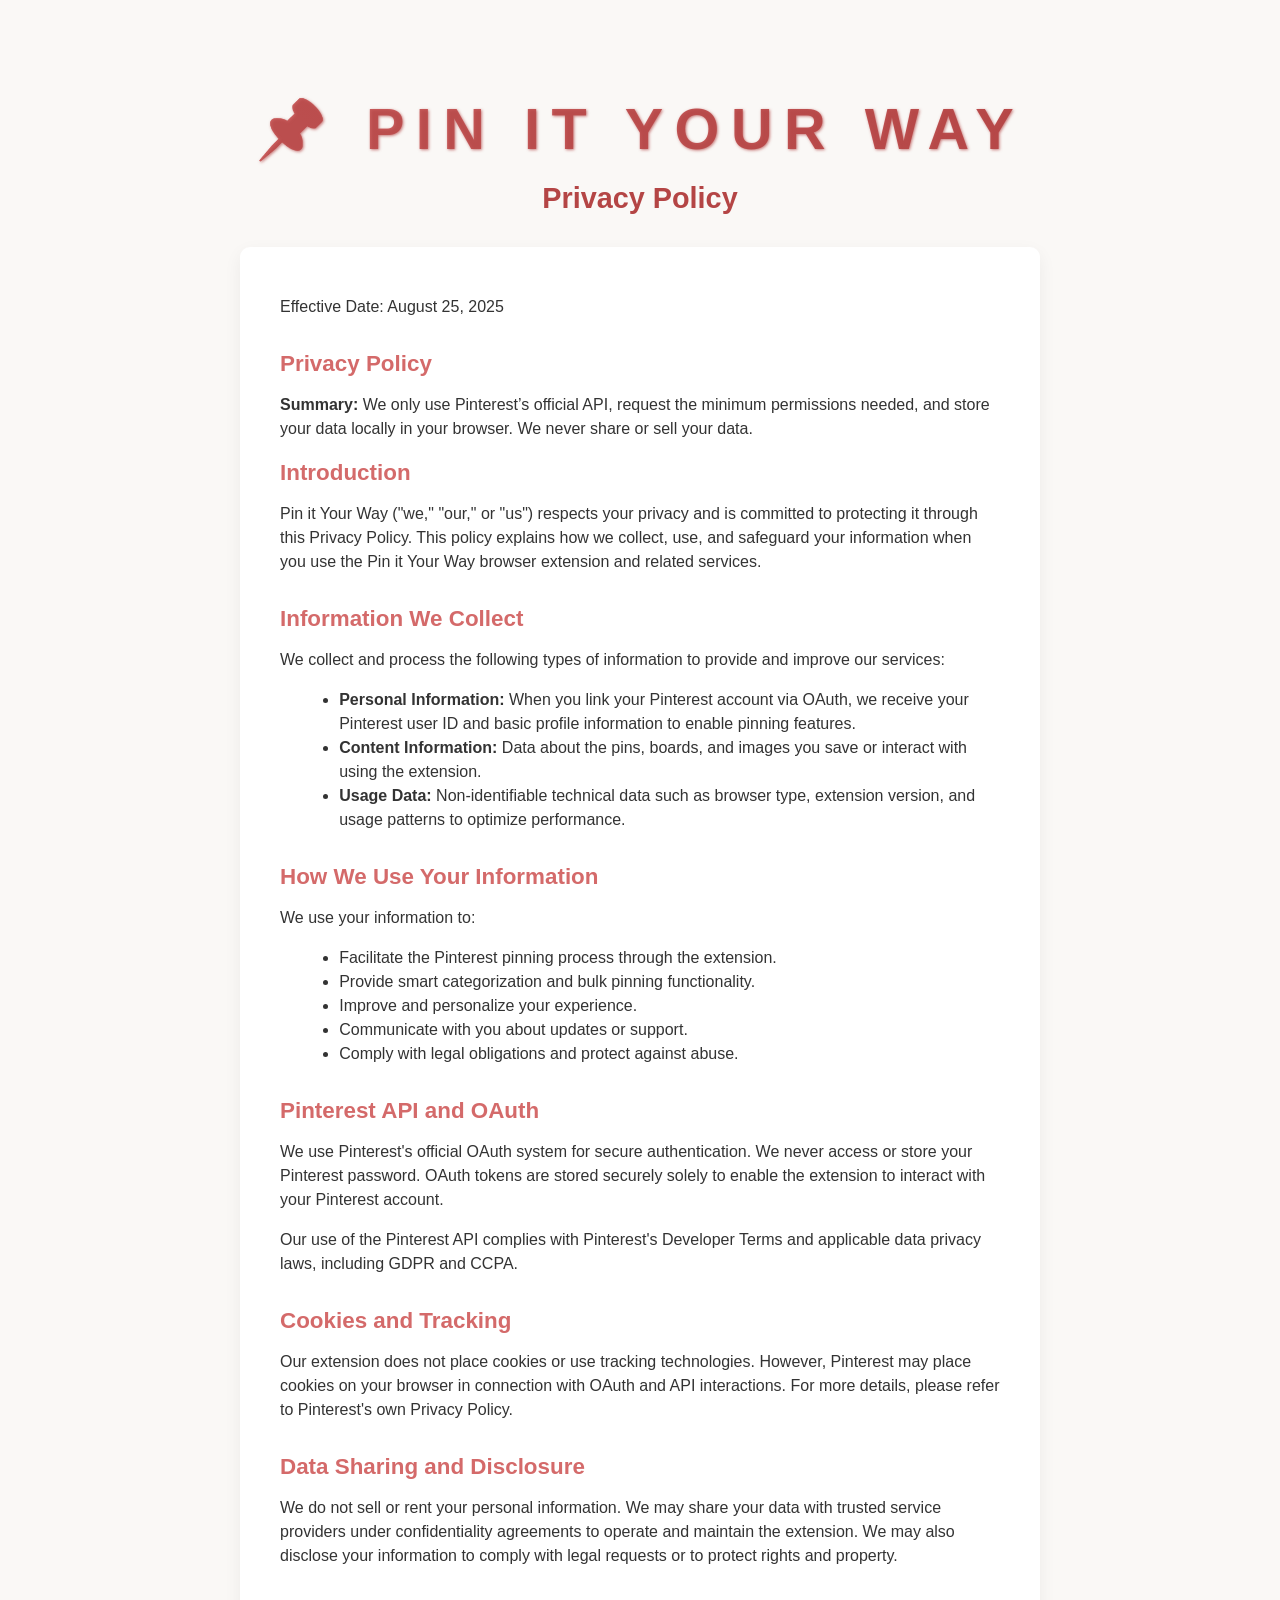
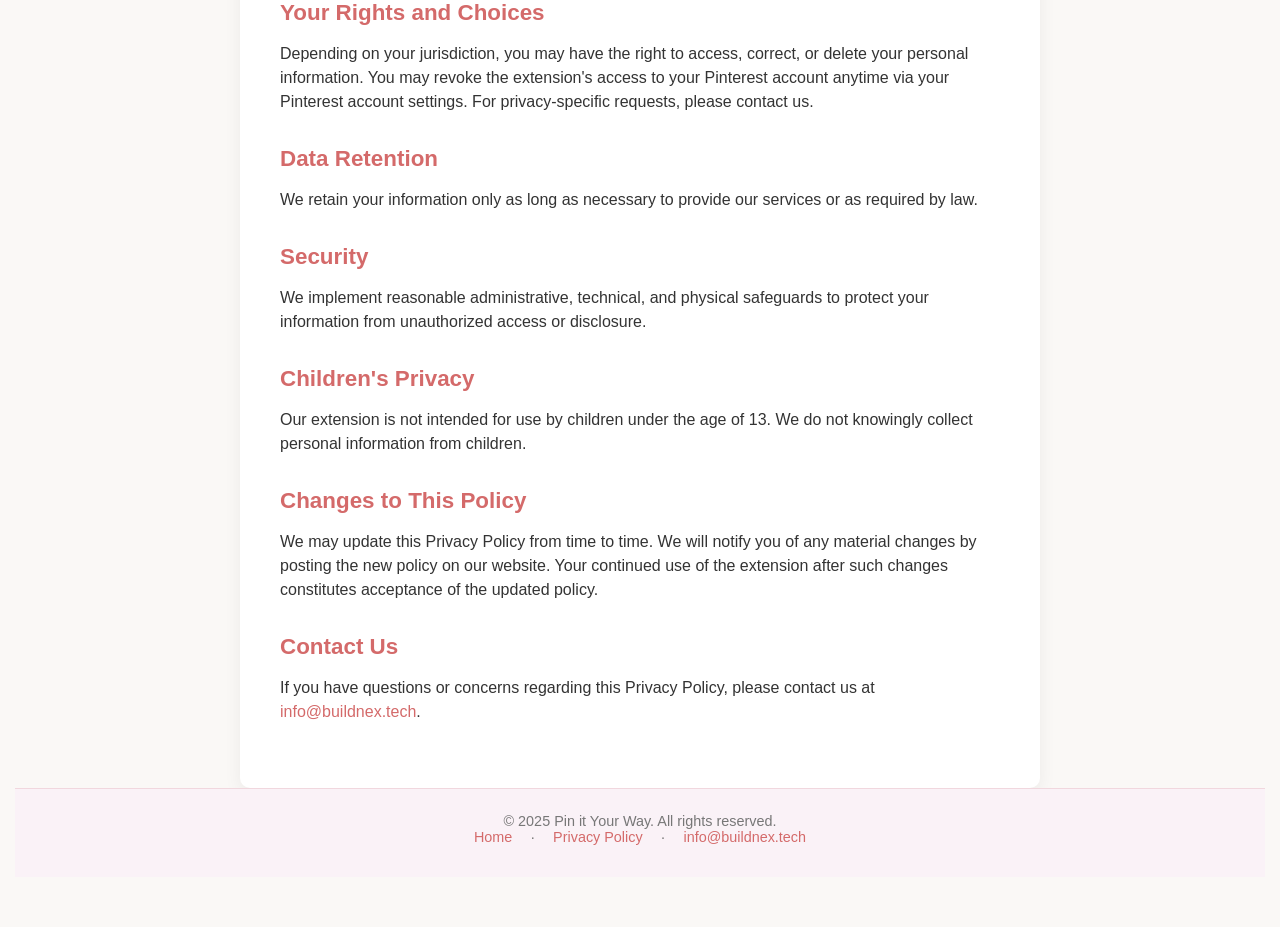
==== commit ed9c80d6: "color" ====
--- a/privacy.html
+++ b/privacy.html
@@ -104,7 +104,7 @@
     </section>
 
     <section>
-      <h1>Privacy Policy</h1>
+      <h2>Privacy Policy</h2>
 
       <p><strong>Summary:</strong> We only use Pinterest’s official API, request the minimum permissions needed, and store your data locally in your browser. We never share or sell your data.</p>
 
